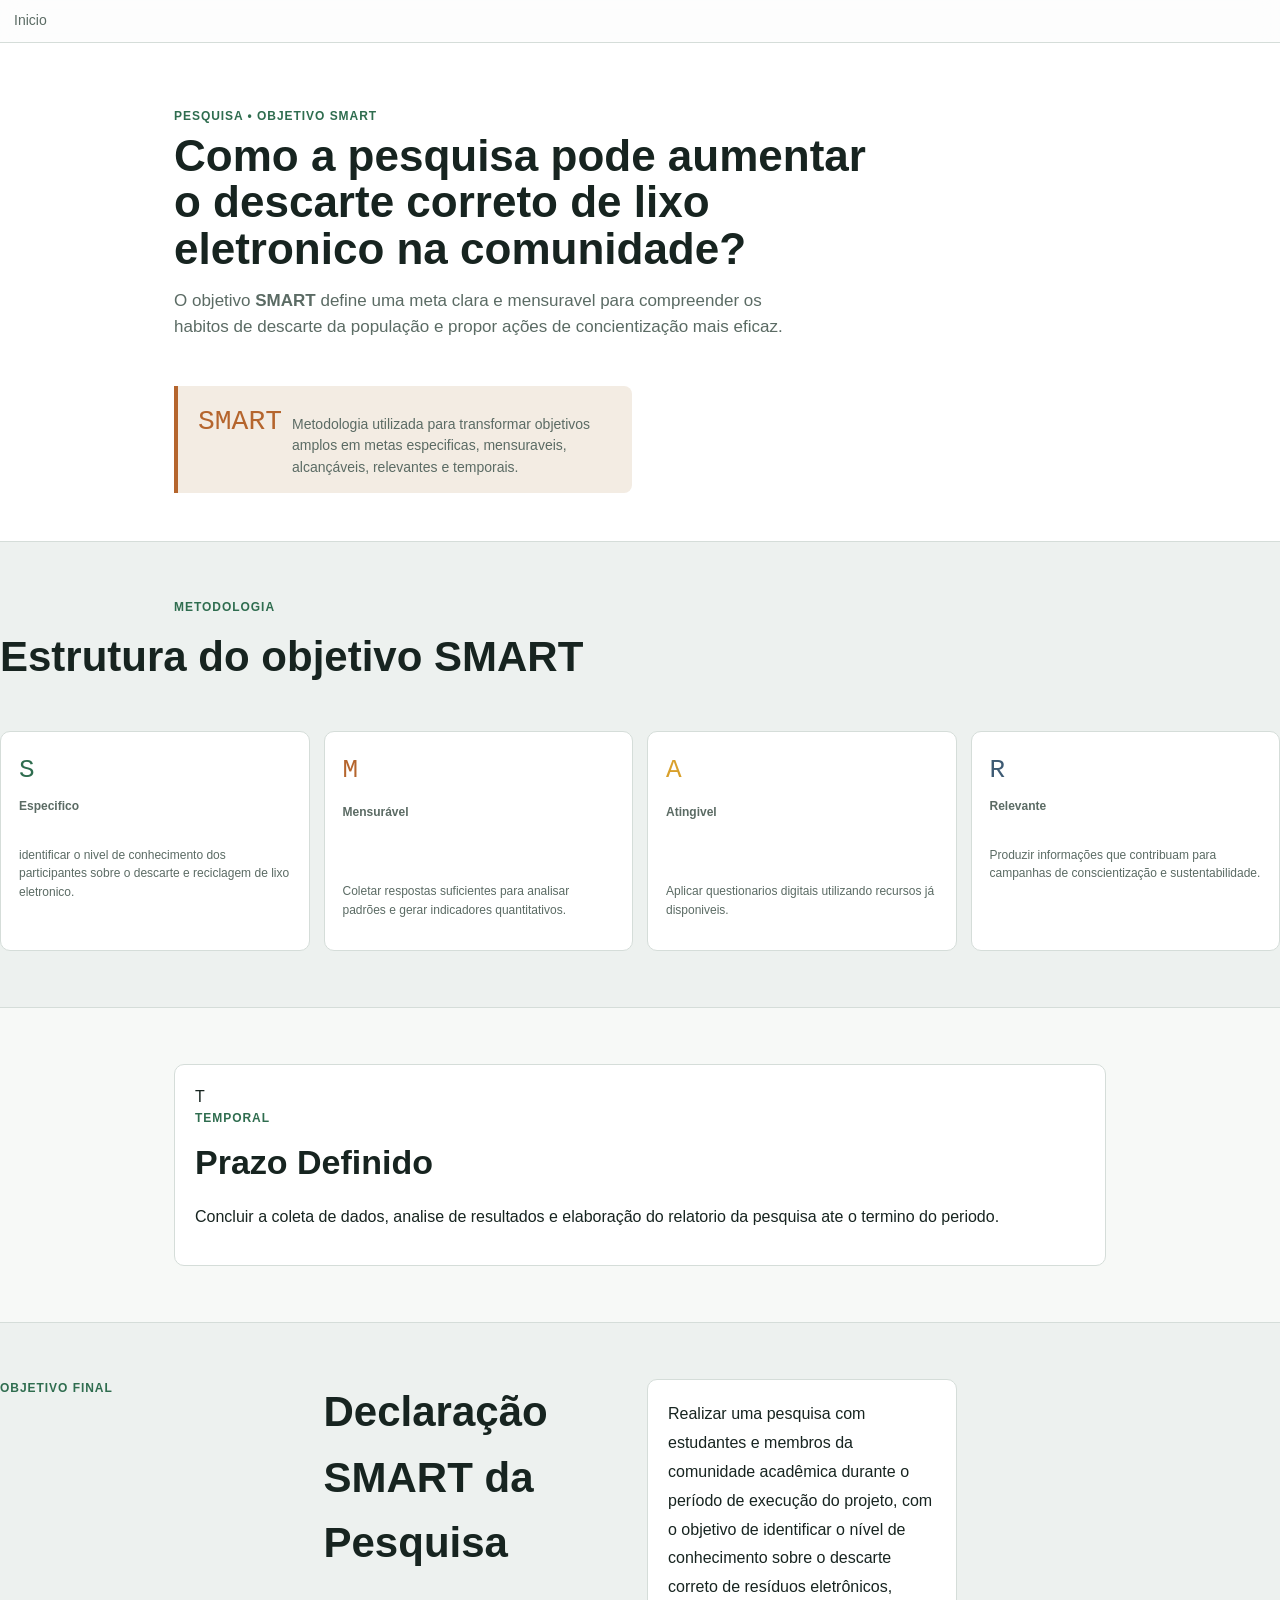
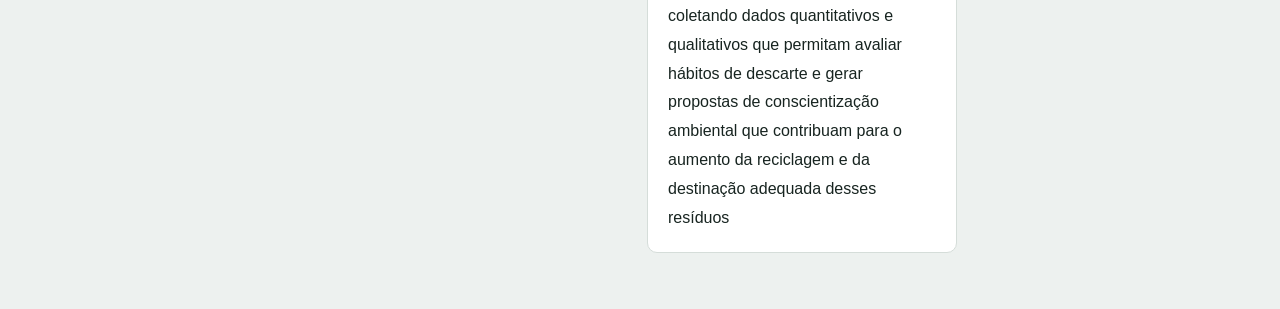
==== pagina02.html @ dc2fd122 "add pagina 02" ====
<!DOCTYPE html>
<html lang="pt-br">
<head>
    <meta charset="UTF-8">
    <meta name="viewport" content="width=device-width, initial-scale=1.0">
    <title>SMART</title>
    <link rel="stylesheet" href="style.css">
</head>
<body>

    <nav class="navbar">
        <div class="nav-menu">
          <a href="index.html">Inicio</a>
        </div>
</nav>

    <!--HERO-->

    <section class="hero">
        <div class="wrap">
            <div class="eyebrow">
               PESQUISA • OBJETIVO SMART
            </div>

            <h1>Como a pesquisa pode aumentar o descarte correto de lixo eletronico na comunidade?</h1>
            <p class="lead">O objetivo <strong>SMART</strong> define uma meta clara e mensuravel para compreender os habitos de descarte da população e propor ações de concientização mais eficaz.</p>

            <div class="hero-stat">
                <span class="num">SMART</span>
                <span class="txt">Metodologia utilizada para transformar objetivos amplos em metas especificas, mensuraveis, alcançáveis, relevantes e temporais.</span>
            </div>
        </div>
    </section>

    <!--SMART-->
    <section>
        <div class="wrap">
            <div class="eyebrow">METODOLOGIA</div>
        </div>
        <h2 style="font-size: 42px; margin-bottom: 42px;">
            Estrutura do objetivo <strong>SMART</strong>
        </h2>

        <div class="stat-grid">
            <div class="stat-card c-pcb">
                <div class="num">S</div>
                <div class="label">
                    <strong>Especifico</strong><br><br>
                    <p>identificar o nivel de conhecimento dos participantes sobre o descarte e reciclagem de lixo eletronico.</p>
                </div>
            </div>

            <div class="stat-card c-copper">
                <div class="num">M</div>
                <div class="label">
                    <p><strong>Mensurável</strong></p><br><br>
                    <p>Coletar respostas suficientes para analisar padrões e gerar indicadores quantitativos.</p>
                </div>
            </div>

            <div class="stat-card c-hazard">
                <div class="num">A</div>
                <div class="label">
                    <p><strong>Atingivel</strong></p><br><br>
                    <p>Aplicar questionarios digitais utilizando recursos já disponiveis.</p>
                </div>
            </div>

            <div class="stat-card c-steel">
                <div class="num">R</div>
                 <div class="label">
                    <strong>Relevante</strong><br><br>
                    <p>
                    Produzir informações que contribuam para campanhas de
                    conscientização e sustentabilidade.
                    </p>
                </div>
            </div>
        </div>
    </section>

    <!--TEMPORAL-->

    <section style="background: #F7F9F7;border-top: 1px solid var(--border);border-bottom: 1px solid var(--border);">
        <div class="wrap">
            <div class="card">
                <div class="num">T</div>
                <div class="eyebrow">TEMPORAL</div>
                <h2 style="font-size: 34px; margin-bottom: 12px;">Prazo Definido</h2>
                <p>Concluir a coleta de dados, analise de resultados e elaboração do relatorio da pesquisa ate o termino do periodo.</p>
            </div>
        </div>
    </section>

    <!--DECLARAÇÃO SMART-->

    <section class="pipeline">
        <div class="eyebrow">OBJETIVO FINAL</div>
        <h2 style="font-size: 42px; margin-bottom: 24px;">Declaração SMART da Pesquisa</h2>
        <div class="card">
            <p style="font-size: 16px; line-height: 1.8; margin: 0;">
                Realizar uma pesquisa com estudantes e membros da comunidade      
                acadêmica durante o período de execução do projeto, com o
                objetivo de identificar o nível de conhecimento sobre o descarte
                correto de resíduos eletrônicos, coletando dados quantitativos
                e qualitativos que permitam avaliar hábitos de descarte e gerar
                propostas de conscientização ambiental que contribuam para o
                aumento da reciclagem e da destinação adequada desses resíduos
            </p>
        </div>
    </section>
</body>
</html>
---- style.css ----
:root {
    --bg: #EDF1EF;
    --surface: #FFFFFF;
    --border: #D5DDD9;
    --ink: #172420;
    --ink-soft: #5B6B64;
    --pcb: #2F6D4F;
    --copper: #B5652D;
    --hazard: #D9A02B;
    --steel: #3D5A73;
    --danger: #B23A2E;
    --font-display: 'Barlow Condensed', 'Arial Narrow', sans-serif;
    --font-body: 'Inter', -apple-system, Segoe UI, sans-serif;
    --font-mono: 'IBM Plex Mono', 'Courier New', monospace;
  }
  * { box-sizing: border-box; }
  html, body { margin: 0; padding: 0; background: var(--bg); color: var(--ink); font-family: var(--font-body); line-height: 1.55; }
  h1, h2, h3 { font-family: var(--font-display); font-weight: 700; margin: 0; }
  a { color: var(--pcb); }
  .wrap { max-width: 980px; margin: 0 auto; padding: 0 24px; }
  section { padding: 56px 0; }
  .eyebrow { font-size: 12px; font-weight: 600; text-transform: uppercase; letter-spacing: 0.08em; color: var(--pcb); margin-bottom: 8px; }

  /*NAVBAR*/
/* =========================
   NAVBAR PREMIUM
========================= */

.navbar{
    position: sticky;
    top: 0;
    z-index: 9999;

    backdrop-filter: blur(12px);
    background: rgba(255,255,255,.85);

    border-bottom: 1px solid var(--border);

    transition: .3s;
}

.nav-content{
    display:flex;
    justify-content:space-between;
    align-items:center;
    height:74px;
}

/* LOGO */

.brand{
    text-decoration:none;
    color:var(--ink);
}

.brand-top{
    font-size:11px;
    font-weight:600;
    letter-spacing:.15em;
    text-transform:uppercase;
    color:var(--pcb);
}

.brand-name{
    font-family:var(--font-display);
    font-size:28px;
    line-height:1;
    font-weight:700;
}

/* LINKS */

.nav-menu{
    display:flex;
    align-items:center;
    gap:10px;
}

.nav-menu a{
    text-decoration:none;
    color:var(--ink-soft);

    font-size:14px;
    font-weight:500;

    padding:10px 14px;
    border-radius:8px;

    transition:.25s;
}

.nav-menu a:hover{
    background:#fff;
    color:var(--pcb);
}

/* LINK ATIVO */

.nav-menu a.active{
    background:#2F6D4F12;
    color:var(--pcb);
}

/* BOTÃO */

.nav-cta{
    margin-left:10px;

    background:var(--pcb);
    color:#fff !important;

    border-radius:8px;
    padding:10px 18px !important;

    font-weight:600;

    box-shadow:
        0 4px 12px rgba(47,109,79,.18);
}

.nav-cta:hover{
    background:#265640 !important;
    color:#fff !important;
}

/* MOBILE */

@media(max-width:900px){

    .nav-content{
        flex-direction:column;
        height:auto;
        padding:14px 0;
        gap:16px;
    }

    .nav-menu{
        flex-wrap:wrap;
        justify-content:center;
    }

}

  /* Hero */
  .hero { background: var(--surface); border-bottom: 1px solid var(--border); padding: 64px 0 48px; }
  .hero h1 { font-size: 44px; line-height: 1.05; max-width: 720px; }
  .hero p.lead { font-size: 17px; color: var(--ink-soft); max-width: 620px; margin-top: 16px; }
  .hero-stat { display: inline-flex; align-items: baseline; gap: 10px; margin-top: 28px; background: #F3ECE3; border-left: 4px solid var(--copper); padding: 14px 20px; border-radius: 0 8px 8px 0; }
  .hero-stat .num { font-family: var(--font-mono); font-size: 28px; font-weight: 500; color: var(--copper); }
  .hero-stat .txt { font-size: 14px; color: var(--ink-soft); max-width: 320px; }

  /* Stat grid */
  .stat-grid { display: grid; grid-template-columns: repeat(4, 1fr); gap: 14px; }
  .stat-card { background: var(--surface); border: 1px solid var(--border); border-radius: 10px; padding: 18px; }
  .stat-card .num { font-family: var(--font-mono); font-size: 26px; font-weight: 500; }
  .stat-card .label { font-size: 12px; color: var(--ink-soft); margin-top: 6px; }
  .stat-card.c-pcb .num { color: var(--pcb); }
  .stat-card.c-copper .num { color: var(--copper); }
  .stat-card.c-hazard .num { color: var(--hazard); }
  .stat-card.c-steel .num { color: var(--steel); }

  /* Pipeline */
  .conveyor { height: 3px; background-image: repeating-linear-gradient(90deg, var(--copper) 0 10px, transparent 10px 20px); margin: 28px 0 20px; }
  .pipeline { display: grid; grid-template-columns: repeat(4, 1fr); gap: 14px; }
  .stage { background: var(--surface); border: 1px solid var(--border); border-radius: 10px; padding: 16px; }
  .stage .n { width: 24px; height: 24px; border-radius: 50%; background: var(--ink); color: #fff; font-family: var(--font-mono); font-size: 12px; display: flex; align-items: center; justify-content: center; margin-bottom: 10px; }
  .stage h3 { font-size: 17px; margin-bottom: 6px; }
  .stage p { font-size: 13px; color: var(--ink-soft); margin: 0; }

  /* Table */
  table { width: 100%; border-collapse: collapse; background: var(--surface); border: 1px solid var(--border); border-radius: 10px; overflow: hidden; }
  th, td { text-align: left; padding: 12px 14px; font-size: 13px; border-bottom: 1px solid var(--border); vertical-align: top; }
  th { font-family: var(--font-display); font-size: 14px; font-weight: 600; background: #F7F9F7; color: var(--ink-soft); text-transform: uppercase; letter-spacing: 0.03em; }
  tr:last-child td { border-bottom: none; }
  .tag { display: inline-block; font-size: 11px; font-weight: 600; padding: 2px 8px; border-radius: 10px; }
  .tag-pcb { background: #2F6D4F1A; color: var(--pcb); }
  .tag-copper { background: #B5652D1A; color: var(--copper); }
  .tag-hazard { background: #D9A02B1A; color: #8a6c1e; }
  .tag-steel { background: #3D5A731A; color: var(--steel); }

  /* Law + survey */
  .card { background: var(--surface); border: 1px solid var(--border); border-radius: 10px; padding: 20px; }
  .two-col { display: grid; grid-template-columns: 1fr 1fr; gap: 16px; }
  .bar-row { margin-bottom: 12px; }
  .bar-row .top { display: flex; justify-content: space-between; font-size: 13px; margin-bottom: 4px; }
  .bar-track { background: #E4E9E6; border-radius: 6px; height: 10px; overflow: hidden; }
  .bar-fill { height: 100%; background: var(--pcb); border-radius: 6px; }

  footer { padding: 32px 0 56px; border-top: 1px solid var(--border); }
  footer h3 { font-size: 15px; margin-bottom: 10px; }
  footer ol { padding-left: 20px; font-size: 12px; color: var(--ink-soft); }
  footer li { margin-bottom: 4px; }

  @media (max-width: 860px) {
    .stat-grid, .pipeline, .two-col { grid-template-columns: 1fr 1fr; }
    .hero h1 { font-size: 32px; }
  }
  @media (max-width: 560px) {
    .stat-grid, .pipeline, .two-col { grid-template-columns: 1fr; }
  }

  .fonte-ref {
    position: relative;
    cursor: help;
    border-bottom: 1px dashed #2F6D4F;
}

.fonte-ref:hover::after {
    content: attr(data-fonte);
    position: absolute;
    bottom: 130%;
    left: 0;
    width: 320px;
    background: #172420;
    color: #fff;
    padding: 10px;
    border-radius: 8px;
    font-size: 12px;
    line-height: 1.4;
    white-space: normal;
    z-index: 9999;
    box-shadow: 0 4px 12px rgba(0,0,0,0.3);
}
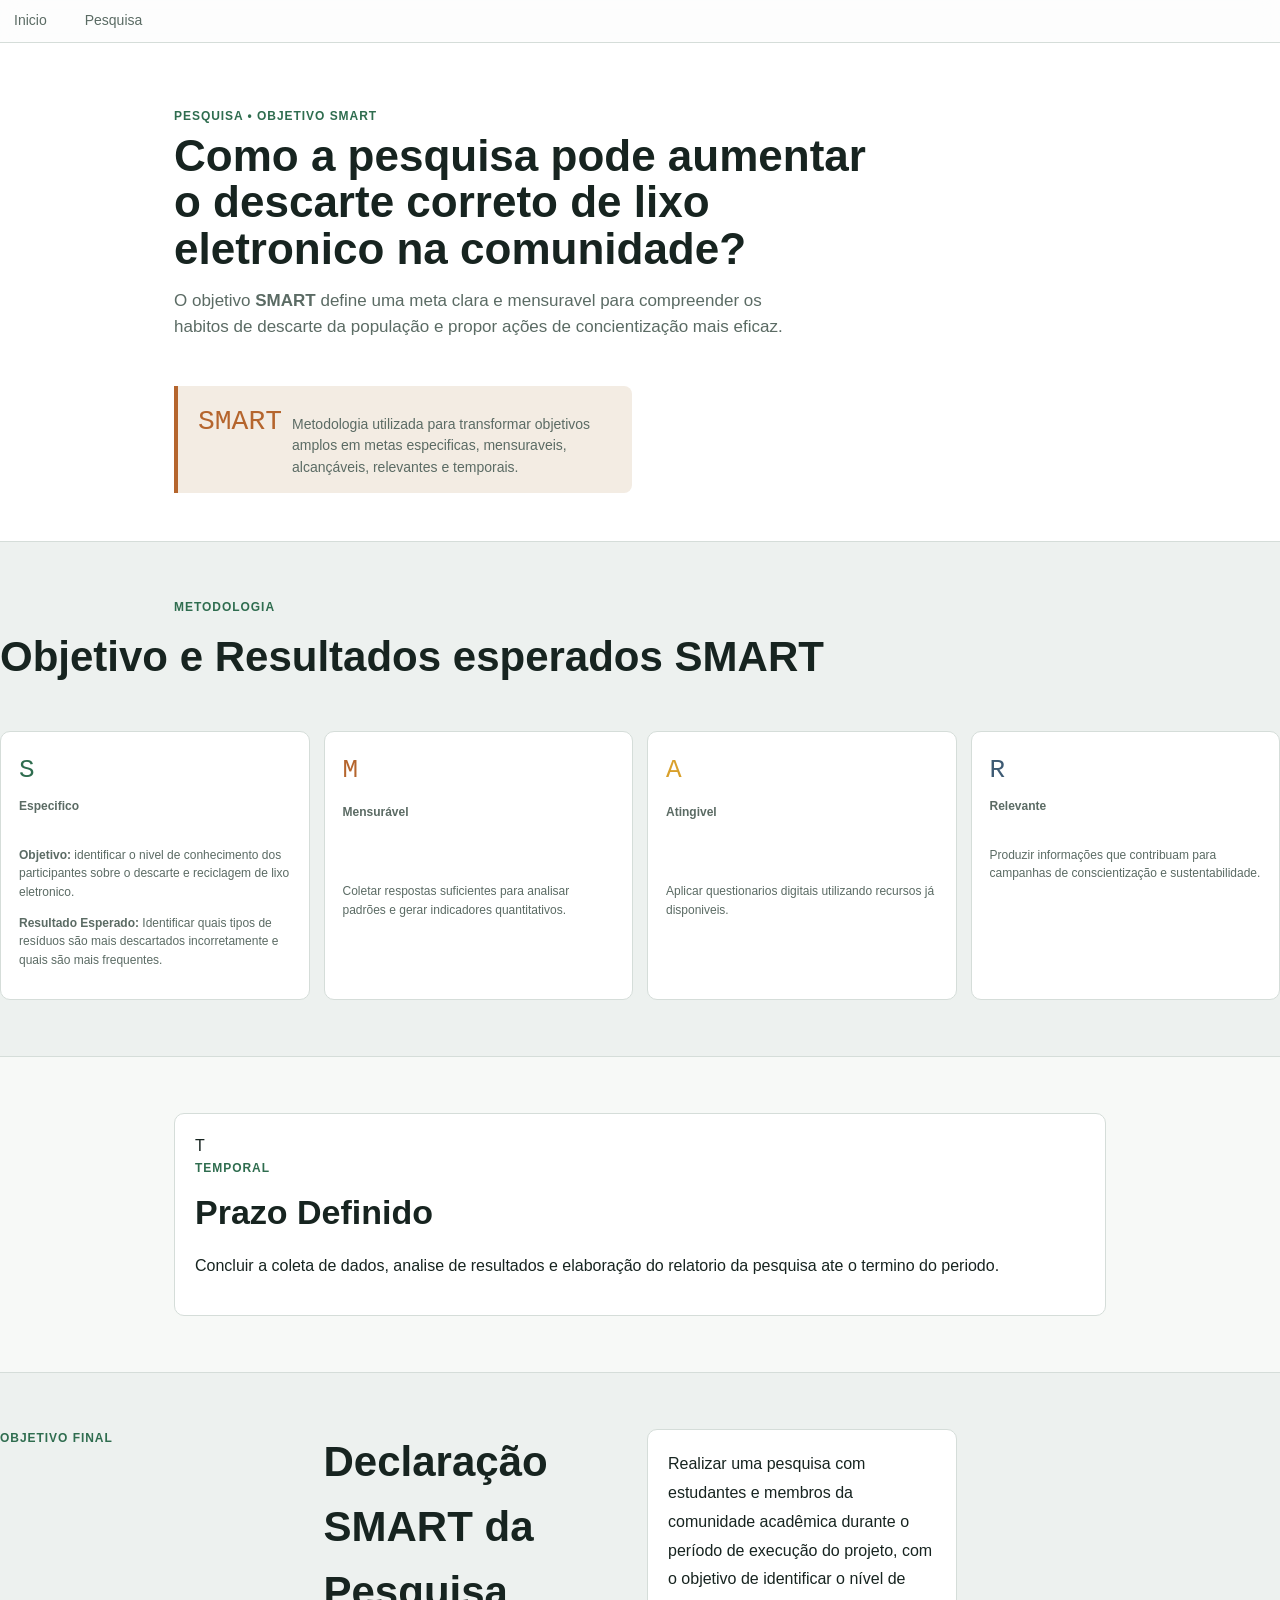
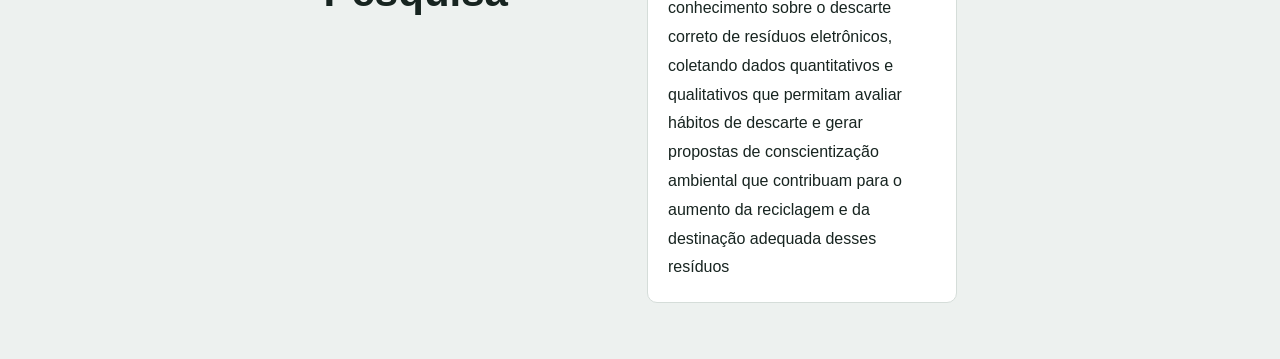
==== commit 997c7feb: "Atualização da pagina 02" ====
--- a/pagina02.html
+++ b/pagina02.html
@@ -11,6 +11,7 @@
     <nav class="navbar">
         <div class="nav-menu">
           <a href="index.html">Inicio</a>
+          <a href="#">Pesquisa</a>
         </div>
 </nav>
 
@@ -38,7 +39,7 @@
             <div class="eyebrow">METODOLOGIA</div>
         </div>
         <h2 style="font-size: 42px; margin-bottom: 42px;">
-            Estrutura do objetivo <strong>SMART</strong>
+            Objetivo e Resultados esperados <strong>SMART</strong>
         </h2>
 
         <div class="stat-grid">
@@ -46,7 +47,8 @@
                 <div class="num">S</div>
                 <div class="label">
                     <strong>Especifico</strong><br><br>
-                    <p>identificar o nivel de conhecimento dos participantes sobre o descarte e reciclagem de lixo eletronico.</p>
+                    <p> <strong>Objetivo:</strong> identificar o nivel de conhecimento dos participantes sobre o descarte e reciclagem de lixo eletronico.</p>
+                    <p><strong>Resultado Esperado:</strong> Identificar quais tipos de resíduos são mais descartados incorretamente e quais são mais frequentes.</p>
                 </div>
             </div>
 
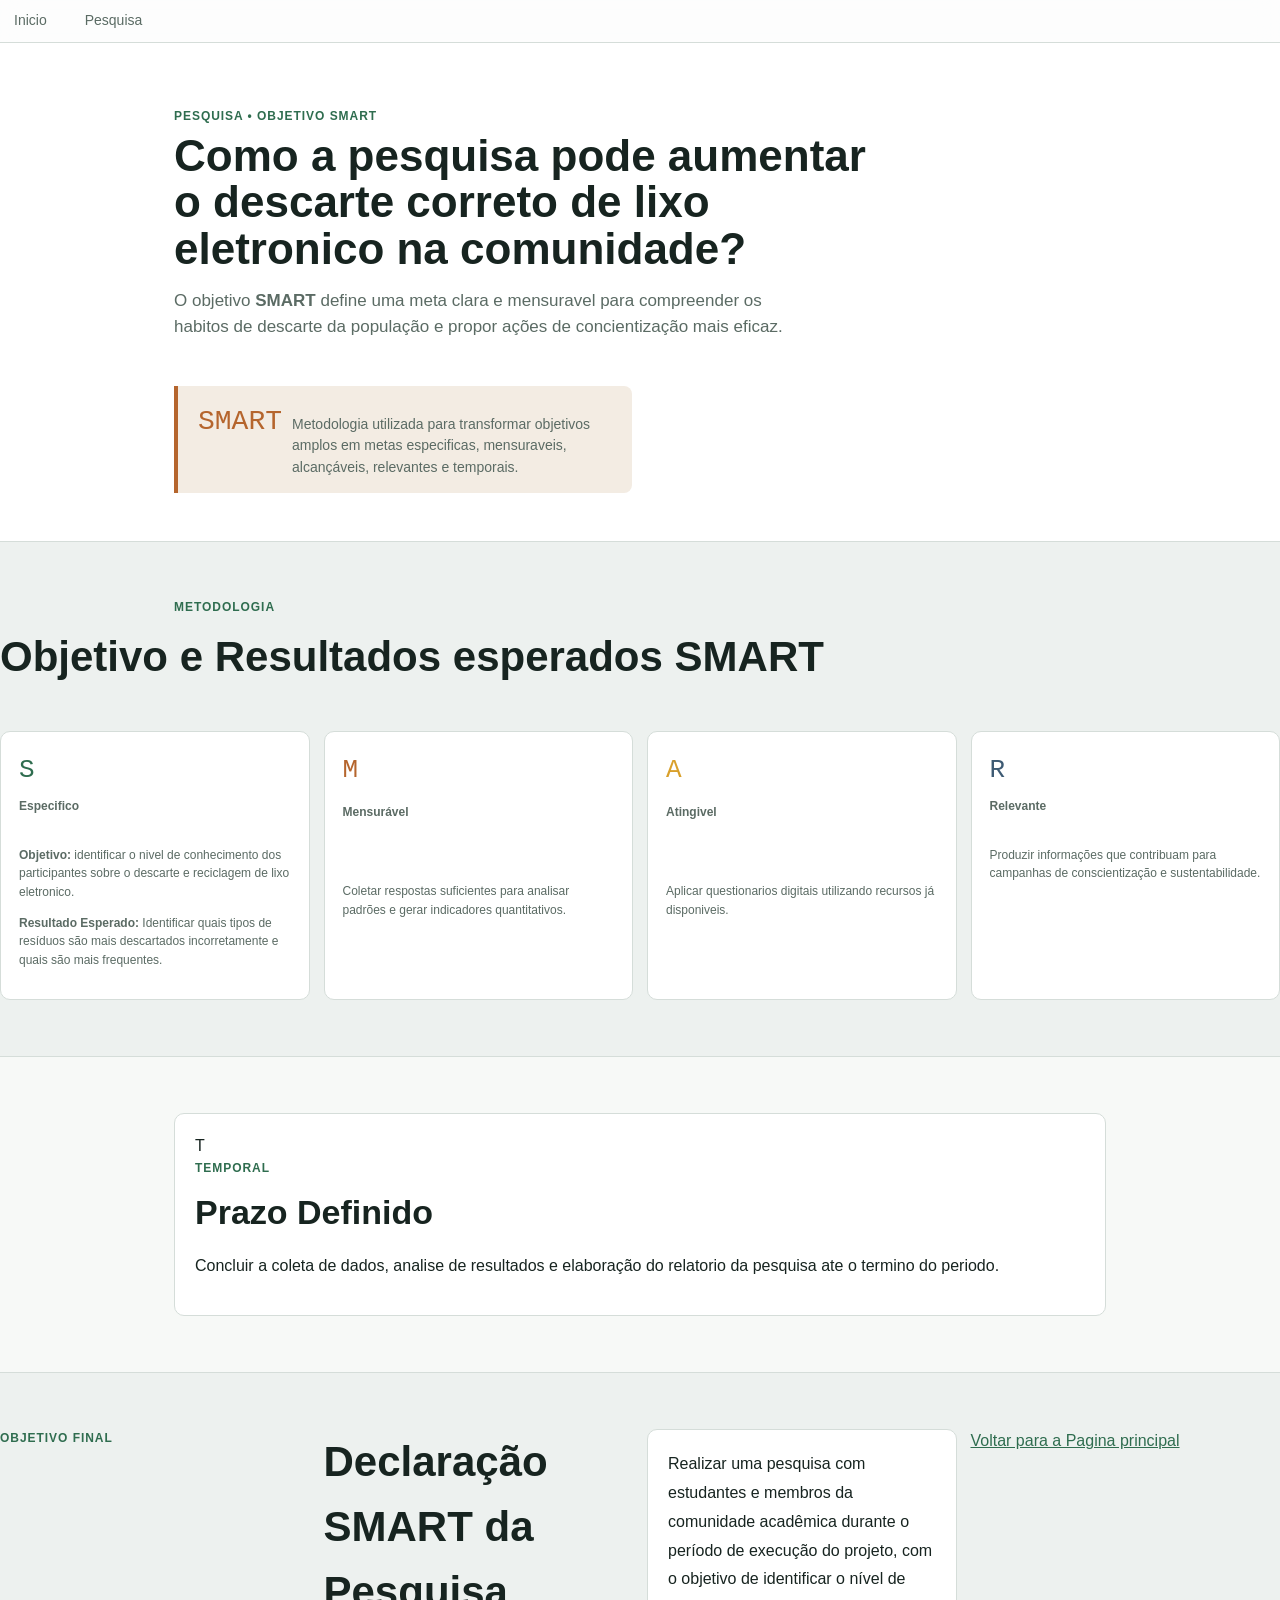
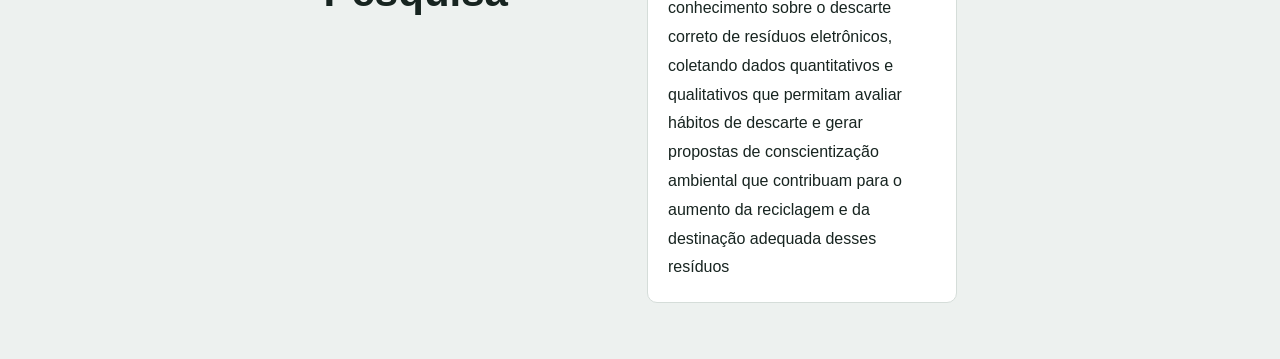
==== commit 7b8109a3: "atualizando a pagina02" ====
--- a/pagina02.html
+++ b/pagina02.html
@@ -110,6 +110,8 @@
                 aumento da reciclagem e da destinação adequada desses resíduos
             </p>
         </div>
+
+        <a href="index.html">Voltar para a Pagina principal</a>
     </section>
 </body>
 </html>
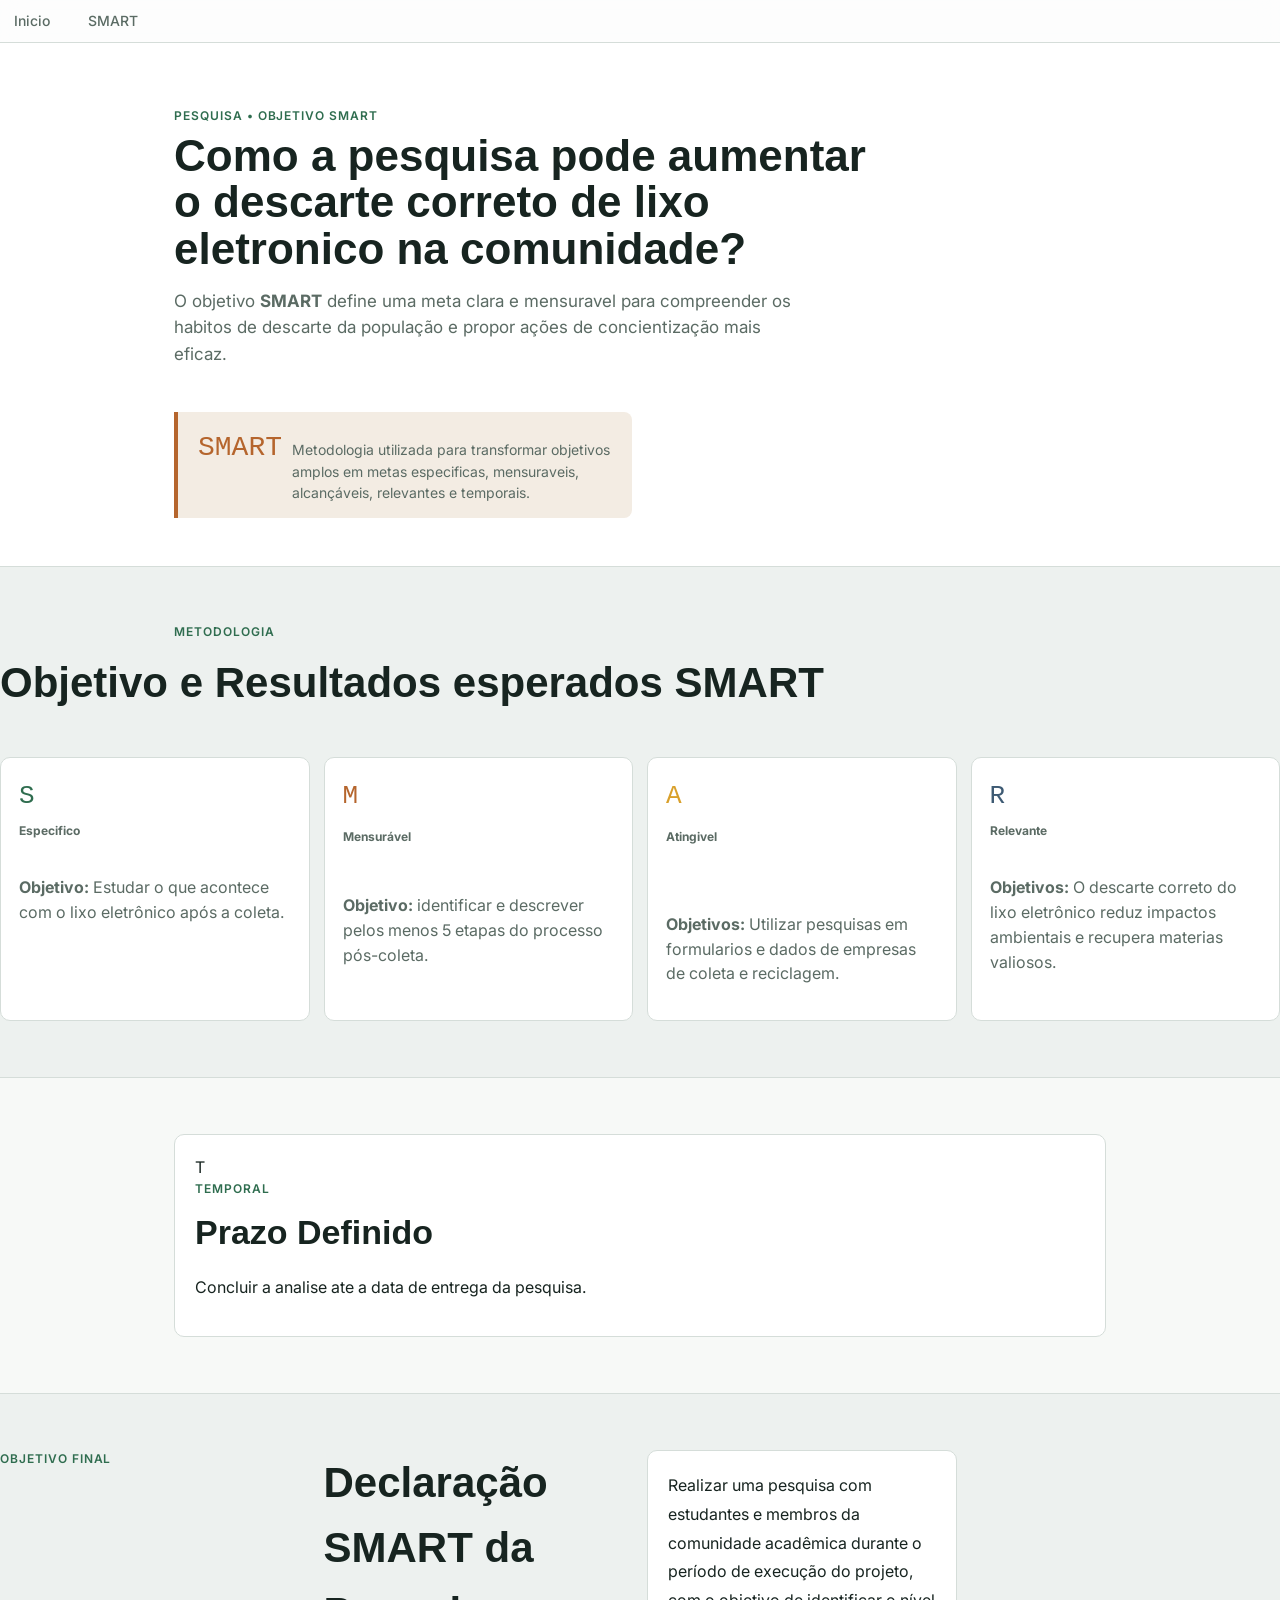
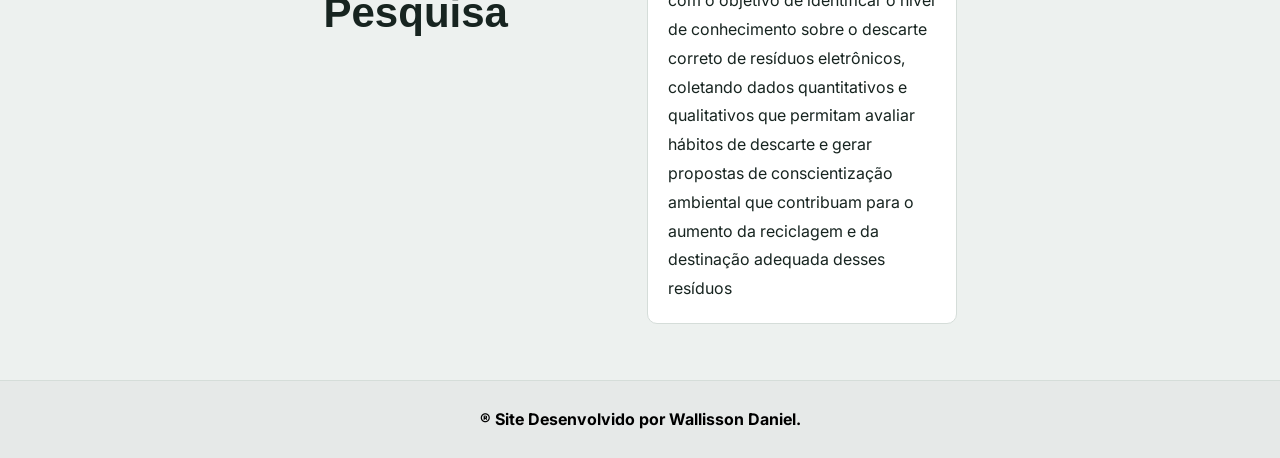
==== commit 58bff2c5: "atualização do projeto" ====
--- a/pagina02.html
+++ b/pagina02.html
@@ -1,17 +1,20 @@
 <!DOCTYPE html>
-<html lang="pt-br">
+<html lang="pt-BR">
 <head>
-    <meta charset="UTF-8">
-    <meta name="viewport" content="width=device-width, initial-scale=1.0">
-    <title>SMART</title>
-    <link rel="stylesheet" href="style.css">
+  <meta charset="UTF-8" />
+  <meta name="viewport" content="width=device-width, initial-scale=1.0" />
+  <title>Lixo eletrônico: o que acontece depois da coleta</title>
+  <link rel="stylesheet" href="style.css">
+  <link rel="preconnect" href="https://fonts.googleapis.com">
+  <link href="https://fonts.googleapis.com/css2?family=Barlow+Condensed:wght@500;600;700&family=Inter:wght@400;500;600&family=IBM+Plex+Mono:wght@400;500&display=swap" rel="stylesheet">
+  <link rel="shortcut icon" href="favicon/favicon-96x96.png" type="image/x-icon">
 </head>
 <body>
 
     <nav class="navbar">
         <div class="nav-menu">
           <a href="index.html">Inicio</a>
-          <a href="#">Pesquisa</a>
+          <a href="#">SMART</a>
         </div>
 </nav>
 
@@ -47,16 +50,15 @@
                 <div class="num">S</div>
                 <div class="label">
                     <strong>Especifico</strong><br><br>
-                    <p> <strong>Objetivo:</strong> identificar o nivel de conhecimento dos participantes sobre o descarte e reciclagem de lixo eletronico.</p>
-                    <p><strong>Resultado Esperado:</strong> Identificar quais tipos de resíduos são mais descartados incorretamente e quais são mais frequentes.</p>
+                    <p style="font-size: medium;"> <strong>Objetivo:</strong> Estudar o que acontece com o lixo eletrônico após a coleta.</p>
                 </div>
             </div>
 
             <div class="stat-card c-copper">
                 <div class="num">M</div>
                 <div class="label">
-                    <p><strong>Mensurável</strong></p><br><br>
-                    <p>Coletar respostas suficientes para analisar padrões e gerar indicadores quantitativos.</p>
+                    <p><strong>Mensurável</strong></p><br>
+                    <p style="font-size: medium;"><strong>Objetivo:</strong> identificar e descrever pelos menos 5 etapas do processo pós-coleta.</p>
                 </div>
             </div>
 
@@ -64,7 +66,7 @@
                 <div class="num">A</div>
                 <div class="label">
                     <p><strong>Atingivel</strong></p><br><br>
-                    <p>Aplicar questionarios digitais utilizando recursos já disponiveis.</p>
+                    <p style="font-size: medium;"> <strong>Objetivos:</strong> Utilizar pesquisas em formularios e dados de empresas de coleta e reciclagem.</p>
                 </div>
             </div>
 
@@ -72,10 +74,7 @@
                 <div class="num">R</div>
                  <div class="label">
                     <strong>Relevante</strong><br><br>
-                    <p>
-                    Produzir informações que contribuam para campanhas de
-                    conscientização e sustentabilidade.
-                    </p>
+                    <p style="font-size: medium;"> <strong>Objetivos:</strong> O descarte correto do lixo eletrônico reduz impactos ambientais e recupera materias valiosos.</p>
                 </div>
             </div>
         </div>
@@ -89,7 +88,7 @@
                 <div class="num">T</div>
                 <div class="eyebrow">TEMPORAL</div>
                 <h2 style="font-size: 34px; margin-bottom: 12px;">Prazo Definido</h2>
-                <p>Concluir a coleta de dados, analise de resultados e elaboração do relatorio da pesquisa ate o termino do periodo.</p>
+                <p style="font-size: medium;">Concluir a analise ate a data de entrega da pesquisa.</p>
             </div>
         </div>
     </section>
@@ -110,8 +109,12 @@
                 aumento da reciclagem e da destinação adequada desses resíduos
             </p>
         </div>
+    </section>
 
-        <a href="index.html">Voltar para a Pagina principal</a>
-    </section>
+    <footer>
+        <p>
+            <strong>&reg Site Desenvolvido por Wallisson Daniel.</strong><br>
+        </p>
+    </footer>
 </body>
 </html>
--- a/style.css
+++ b/style.css
@@ -221,3 +221,10 @@
     z-index: 9999;
     box-shadow: 0 4px 12px rgba(0,0,0,0.3);
 }
+
+footer {
+    background-color: rgba(211, 211, 211, 0.281);
+    padding: 10px;
+    color: black;
+    text-align: center;
+}
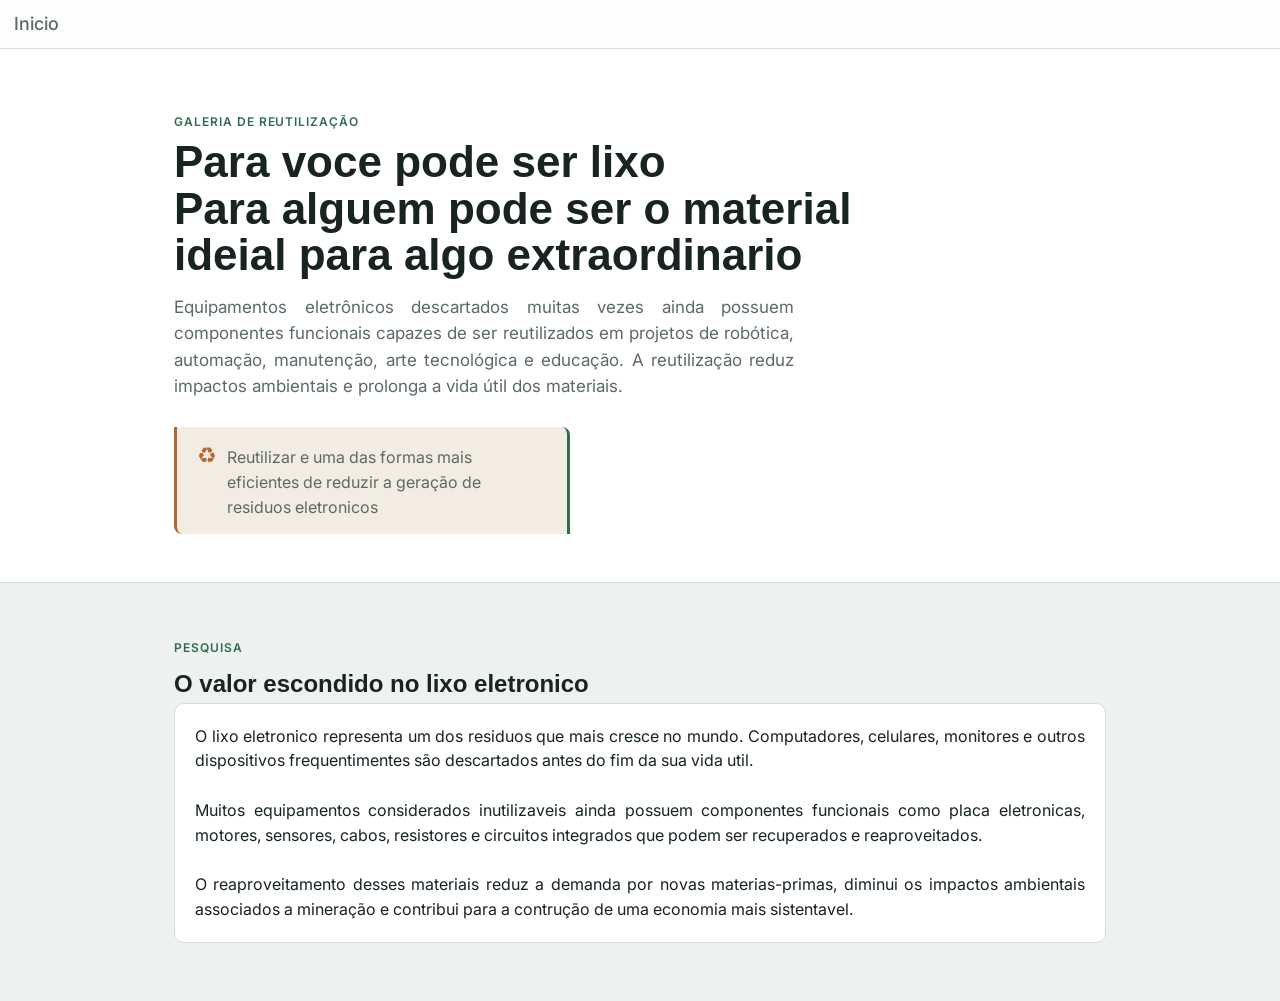
==== commit cb8c4be0: "atualização do projeto" ====
--- a/pagina02.html
+++ b/pagina02.html
@@ -14,107 +14,40 @@
     <nav class="navbar">
         <div class="nav-menu">
           <a href="index.html">Inicio</a>
-          <a href="#">SMART</a>
         </div>
-</nav>
-
-    <!--HERO-->
+    </nav>
 
     <section class="hero">
         <div class="wrap">
-            <div class="eyebrow">
-               PESQUISA • OBJETIVO SMART
-            </div>
+            <div class="eyebrow">Galeria de Reutilização</div>
+            <h1>Para voce pode ser lixo<br>Para alguem pode ser o material ideial para algo extraordinario</h1>
 
-            <h1>Como a pesquisa pode aumentar o descarte correto de lixo eletronico na comunidade?</h1>
-            <p class="lead">O objetivo <strong>SMART</strong> define uma meta clara e mensuravel para compreender os habitos de descarte da população e propor ações de concientização mais eficaz.</p>
+            <p class="lead">
+                Equipamentos eletrônicos descartados muitas vezes ainda possuem
+                componentes funcionais capazes de ser reutilizados em projetos de
+                robótica, automação, manutenção, arte tecnológica e educação.
+                A reutilização reduz impactos ambientais e prolonga a vida útil
+                dos materiais.
+            </p>
 
             <div class="hero-stat">
-                <span class="num">SMART</span>
-                <span class="txt">Metodologia utilizada para transformar objetivos amplos em metas especificas, mensuraveis, alcançáveis, relevantes e temporais.</span>
+                <span class="num">♻</span>
+                <span class="txt">Reutilizar e uma das formas mais eficientes de reduzir a geração de residuos eletronicos</span>
             </div>
         </div>
     </section>
 
-    <!--SMART-->
     <section>
         <div class="wrap">
-            <div class="eyebrow">METODOLOGIA</div>
-        </div>
-        <h2 style="font-size: 42px; margin-bottom: 42px;">
-            Objetivo e Resultados esperados <strong>SMART</strong>
-        </h2>
-
-        <div class="stat-grid">
-            <div class="stat-card c-pcb">
-                <div class="num">S</div>
-                <div class="label">
-                    <strong>Especifico</strong><br><br>
-                    <p style="font-size: medium;"> <strong>Objetivo:</strong> Estudar o que acontece com o lixo eletrônico após a coleta.</p>
-                </div>
-            </div>
-
-            <div class="stat-card c-copper">
-                <div class="num">M</div>
-                <div class="label">
-                    <p><strong>Mensurável</strong></p><br>
-                    <p style="font-size: medium;"><strong>Objetivo:</strong> identificar e descrever pelos menos 5 etapas do processo pós-coleta.</p>
-                </div>
-            </div>
-
-            <div class="stat-card c-hazard">
-                <div class="num">A</div>
-                <div class="label">
-                    <p><strong>Atingivel</strong></p><br><br>
-                    <p style="font-size: medium;"> <strong>Objetivos:</strong> Utilizar pesquisas em formularios e dados de empresas de coleta e reciclagem.</p>
-                </div>
-            </div>
-
-            <div class="stat-card c-steel">
-                <div class="num">R</div>
-                 <div class="label">
-                    <strong>Relevante</strong><br><br>
-                    <p style="font-size: medium;"> <strong>Objetivos:</strong> O descarte correto do lixo eletrônico reduz impactos ambientais e recupera materias valiosos.</p>
-                </div>
+            <div class="eyebrow">Pesquisa</div>
+            <h2>O valor escondido no lixo eletronico</h2>
+            <div class="card">
+                <p>O lixo eletronico representa um dos residuos que mais cresce no mundo. Computadores, celulares, monitores e outros dispositivos frequentimentes são descartados antes do fim da sua vida util.</p><br>
+                <p>Muitos equipamentos considerados inutilizaveis ainda possuem componentes funcionais como placa eletronicas, motores, sensores, cabos, resistores e circuitos integrados que podem ser recuperados e reaproveitados.</p><br>
+                <p>O reaproveitamento desses materiais reduz a demanda por novas materias-primas, diminui os impactos ambientais associados a mineração e contribui para a contrução de uma economia mais sistentavel.</p>
             </div>
         </div>
     </section>
 
-    <!--TEMPORAL-->
-
-    <section style="background: #F7F9F7;border-top: 1px solid var(--border);border-bottom: 1px solid var(--border);">
-        <div class="wrap">
-            <div class="card">
-                <div class="num">T</div>
-                <div class="eyebrow">TEMPORAL</div>
-                <h2 style="font-size: 34px; margin-bottom: 12px;">Prazo Definido</h2>
-                <p style="font-size: medium;">Concluir a analise ate a data de entrega da pesquisa.</p>
-            </div>
-        </div>
-    </section>
-
-    <!--DECLARAÇÃO SMART-->
-
-    <section class="pipeline">
-        <div class="eyebrow">OBJETIVO FINAL</div>
-        <h2 style="font-size: 42px; margin-bottom: 24px;">Declaração SMART da Pesquisa</h2>
-        <div class="card">
-            <p style="font-size: 16px; line-height: 1.8; margin: 0;">
-                Realizar uma pesquisa com estudantes e membros da comunidade      
-                acadêmica durante o período de execução do projeto, com o
-                objetivo de identificar o nível de conhecimento sobre o descarte
-                correto de resíduos eletrônicos, coletando dados quantitativos
-                e qualitativos que permitam avaliar hábitos de descarte e gerar
-                propostas de conscientização ambiental que contribuam para o
-                aumento da reciclagem e da destinação adequada desses resíduos
-            </p>
-        </div>
-    </section>
-
-    <footer>
-        <p>
-            <strong>&reg Site Desenvolvido por Wallisson Daniel.</strong><br>
-        </p>
-    </footer>
 </body>
 </html>
--- a/style.css
+++ b/style.css
@@ -1,230 +1,439 @@
- :root {
-    --bg: #EDF1EF;
-    --surface: #FFFFFF;
-    --border: #D5DDD9;
-    --ink: #172420;
-    --ink-soft: #5B6B64;
-    --pcb: #2F6D4F;
-    --copper: #B5652D;
-    --hazard: #D9A02B;
-    --steel: #3D5A73;
-    --danger: #B23A2E;
-    --font-display: 'Barlow Condensed', 'Arial Narrow', sans-serif;
-    --font-body: 'Inter', -apple-system, Segoe UI, sans-serif;
-    --font-mono: 'IBM Plex Mono', 'Courier New', monospace;
-  }
-  * { box-sizing: border-box; }
-  html, body { margin: 0; padding: 0; background: var(--bg); color: var(--ink); font-family: var(--font-body); line-height: 1.55; }
-  h1, h2, h3 { font-family: var(--font-display); font-weight: 700; margin: 0; }
-  a { color: var(--pcb); }
-  .wrap { max-width: 980px; margin: 0 auto; padding: 0 24px; }
-  section { padding: 56px 0; }
-  .eyebrow { font-size: 12px; font-weight: 600; text-transform: uppercase; letter-spacing: 0.08em; color: var(--pcb); margin-bottom: 8px; }
-
-  /*NAVBAR*/
-/* =========================
-   NAVBAR PREMIUM
-========================= */
-
-.navbar{
+@charset "UTF-8";
+
+/*Variaveis Globais*/
+* {
+    margin: 0px;
+    padding: 0px;
+    box-sizing: border-box;
+}
+
+:root {
+--bg: #EDF1EF;
+--surface: #FFFFFF;
+--border: #D5DDD9;
+--ink: #172420;
+--ink-soft: #5B6B64;
+--pcb: #2F6D4F;
+--copper: #B5652D;
+--hazard: #D9A02B;
+--steel: #3D5A73;
+--danger: #B23A2E;
+--font-display: 'Barlow Condensed', sans-serif;
+--font-body: 'Inter', sans-serif;
+--font-mono: 'IBM Plex Mono', monospace;
+}
+
+html, body {
+    background-color: var(--bg);
+    color: var(--ink);
+    font-family: var(--font-body);
+    line-height: 1.55;
+}
+
+h1, h2, h3 {
+    margin: 0px;
+    font-family: var(--font-display);
+    font-weight: 600;
+}
+
+a {
+    color: var(--pcb);
+}
+
+/*Container principal*/
+.wrap {
+    max-width: 980px;
+    margin: 0px auto;
+    padding: 0px 24px;
+}
+
+section {
+    padding: 56px 0;
+}
+
+.eyebrow {
+    font-size: 12px;
+    font-weight: 600;
+    text-transform: uppercase;
+    letter-spacing: 0.08em;
+    color: var(--pcb);
+    margin-bottom: 8px;
+}
+
+/*NAVBAR*/
+.navbar {
     position: sticky;
-    top: 0;
+    top: 0px;
     z-index: 9999;
-
     backdrop-filter: blur(12px);
-    background: rgba(255,255,255,.85);
-
+    background-color: rgba(255, 255, 255, 0.85);
     border-bottom: 1px solid var(--border);
-
-    transition: .3s;
-}
-
-.nav-content{
-    display:flex;
-    justify-content:space-between;
-    align-items:center;
-    height:74px;
-}
-
-/* LOGO */
-
-.brand{
-    text-decoration:none;
-    color:var(--ink);
-}
-
-.brand-top{
-    font-size:11px;
-    font-weight:600;
-    letter-spacing:.15em;
-    text-transform:uppercase;
-    color:var(--pcb);
-}
-
-.brand-name{
-    font-family:var(--font-display);
-    font-size:28px;
-    line-height:1;
-    font-weight:700;
-}
-
-/* LINKS */
-
-.nav-menu{
-    display:flex;
-    align-items:center;
-    gap:10px;
-}
-
-.nav-menu a{
-    text-decoration:none;
-    color:var(--ink-soft);
-
-    font-size:14px;
-    font-weight:500;
-
-    padding:10px 14px;
-    border-radius:8px;
-
-    transition:.25s;
-}
-
-.nav-menu a:hover{
-    background:#fff;
-    color:var(--pcb);
-}
-
-/* LINK ATIVO */
-
-.nav-menu a.active{
-    background:#2F6D4F12;
-    color:var(--pcb);
-}
-
-/* BOTÃO */
-
-.nav-cta{
-    margin-left:10px;
-
-    background:var(--pcb);
-    color:#fff !important;
-
-    border-radius:8px;
-    padding:10px 18px !important;
-
-    font-weight:600;
-
-    box-shadow:
-        0 4px 12px rgba(47,109,79,.18);
-}
-
-.nav-cta:hover{
-    background:#265640 !important;
-    color:#fff !important;
-}
-
-/* MOBILE */
-
-@media(max-width:900px){
-
-    .nav-content{
-        flex-direction:column;
-        height:auto;
-        padding:14px 0;
-        gap:16px;
-    }
-
-    .nav-menu{
-        flex-wrap:wrap;
-        justify-content:center;
-    }
-
-}
-
-  /* Hero */
-  .hero { background: var(--surface); border-bottom: 1px solid var(--border); padding: 64px 0 48px; }
-  .hero h1 { font-size: 44px; line-height: 1.05; max-width: 720px; }
-  .hero p.lead { font-size: 17px; color: var(--ink-soft); max-width: 620px; margin-top: 16px; }
-  .hero-stat { display: inline-flex; align-items: baseline; gap: 10px; margin-top: 28px; background: #F3ECE3; border-left: 4px solid var(--copper); padding: 14px 20px; border-radius: 0 8px 8px 0; }
-  .hero-stat .num { font-family: var(--font-mono); font-size: 28px; font-weight: 500; color: var(--copper); }
-  .hero-stat .txt { font-size: 14px; color: var(--ink-soft); max-width: 320px; }
-
-  /* Stat grid */
-  .stat-grid { display: grid; grid-template-columns: repeat(4, 1fr); gap: 14px; }
-  .stat-card { background: var(--surface); border: 1px solid var(--border); border-radius: 10px; padding: 18px; }
-  .stat-card .num { font-family: var(--font-mono); font-size: 26px; font-weight: 500; }
-  .stat-card .label { font-size: 12px; color: var(--ink-soft); margin-top: 6px; }
-  .stat-card.c-pcb .num { color: var(--pcb); }
-  .stat-card.c-copper .num { color: var(--copper); }
-  .stat-card.c-hazard .num { color: var(--hazard); }
-  .stat-card.c-steel .num { color: var(--steel); }
-
-  /* Pipeline */
-  .conveyor { height: 3px; background-image: repeating-linear-gradient(90deg, var(--copper) 0 10px, transparent 10px 20px); margin: 28px 0 20px; }
-  .pipeline { display: grid; grid-template-columns: repeat(4, 1fr); gap: 14px; }
-  .stage { background: var(--surface); border: 1px solid var(--border); border-radius: 10px; padding: 16px; }
-  .stage .n { width: 24px; height: 24px; border-radius: 50%; background: var(--ink); color: #fff; font-family: var(--font-mono); font-size: 12px; display: flex; align-items: center; justify-content: center; margin-bottom: 10px; }
-  .stage h3 { font-size: 17px; margin-bottom: 6px; }
-  .stage p { font-size: 13px; color: var(--ink-soft); margin: 0; }
-
-  /* Table */
-  table { width: 100%; border-collapse: collapse; background: var(--surface); border: 1px solid var(--border); border-radius: 10px; overflow: hidden; }
-  th, td { text-align: left; padding: 12px 14px; font-size: 13px; border-bottom: 1px solid var(--border); vertical-align: top; }
-  th { font-family: var(--font-display); font-size: 14px; font-weight: 600; background: #F7F9F7; color: var(--ink-soft); text-transform: uppercase; letter-spacing: 0.03em; }
-  tr:last-child td { border-bottom: none; }
-  .tag { display: inline-block; font-size: 11px; font-weight: 600; padding: 2px 8px; border-radius: 10px; }
-  .tag-pcb { background: #2F6D4F1A; color: var(--pcb); }
-  .tag-copper { background: #B5652D1A; color: var(--copper); }
-  .tag-hazard { background: #D9A02B1A; color: #8a6c1e; }
-  .tag-steel { background: #3D5A731A; color: var(--steel); }
-
-  /* Law + survey */
-  .card { background: var(--surface); border: 1px solid var(--border); border-radius: 10px; padding: 20px; }
-  .two-col { display: grid; grid-template-columns: 1fr 1fr; gap: 16px; }
-  .bar-row { margin-bottom: 12px; }
-  .bar-row .top { display: flex; justify-content: space-between; font-size: 13px; margin-bottom: 4px; }
-  .bar-track { background: #E4E9E6; border-radius: 6px; height: 10px; overflow: hidden; }
-  .bar-fill { height: 100%; background: var(--pcb); border-radius: 6px; }
-
-  footer { padding: 32px 0 56px; border-top: 1px solid var(--border); }
-  footer h3 { font-size: 15px; margin-bottom: 10px; }
-  footer ol { padding-left: 20px; font-size: 12px; color: var(--ink-soft); }
-  footer li { margin-bottom: 4px; }
-
-  @media (max-width: 860px) {
-    .stat-grid, .pipeline, .two-col { grid-template-columns: 1fr 1fr; }
-    .hero h1 { font-size: 32px; }
-  }
-  @media (max-width: 560px) {
-    .stat-grid, .pipeline, .two-col { grid-template-columns: 1fr; }
-  }
-
-  .fonte-ref {
-    position: relative;
-    cursor: help;
-    border-bottom: 1px dashed #2F6D4F;
+    transition: 0.3s;
+}
+
+.nav-content {
+    display: flex;
+    justify-content: space-between;
+    align-items: center;
+    height: 74px;
+}
+
+/*Logo*/
+.brand {
+    text-decoration: none;
+    color: var(--ink);
+}
+
+.brand-top {
+    font-size: 11px;
+    font-weight: 500;
+    letter-spacing: 0.15em;
+    text-transform: uppercase;
+    color: var(--pcb);
+}
+
+.brand-name {
+font-family: var(--font-display);
+font-size: 28px;
+font-weight: 500;
+line-height: 1;
+}
+
+/*Menu de Navegação*/
+.nav-menu {
+    display: flex;
+    align-items: center;
+    gap: 10px;
+}
+
+.nav-menu a {
+    text-decoration: none;
+    color: var(--ink-soft);
+    font-size: 18px;
+    font-weight: 500;
+    padding: 10px 14px;
+    border-radius: 8px;
+    transition: 0.25s;
+}
+
+.nav-menu a:hover {
+    background-color: #d4cece5d;
+}
+
+.nav-menu a.active {
+    background-color: #d4cece5d;
+    color: var(--pcb);
+}
+
+.nav-cta {
+    margin-left: 10px;
+    background-color: var(--pcb);
+    color: #ffffff;
+    padding: 10px 18px;
+    border-radius: 8px;
+    font-weight: 500;
+    box-shadow: 0px 4px 12px rgba(47, 109, 79, 0.18);
+}
+
+.nav-cta:hover {
+background: #265640;
+}
+
+/*HERo*/
+.hero {
+    background-color: var(--surface);
+    padding: 64px 0px 48px;
+    border-bottom: 1px solid var(--border);
+}
+
+.hero h1 {
+    max-width: 720px;
+    font-size: 44px;
+    line-height: 1.05;
+}
+
+.hero .lead {
+    max-width: 620px;
+    margin-top: 16px;
+    font-size: 17px;
+    color: var(--ink-soft);
+}
+
+/*Destaques Numericos*/
+.hero-stat {
+    display: inline-flex;
+    align-items: baseline;
+    gap: 10px;
+    margin-top: 28px;
+    background-color: #F3ECE3;
+    border-left: 3px solid var(--copper);
+    border-right: 3px solid var(--pcb);
+    padding: 14px 20px;
+    border-radius: 0px 8px 0px 8px;
+}
+
+.hero-stat .num {
+    color: var(--copper);
+    font-family: var(--font-mono);
+    font-size: 22px;
+}
+
+.hero-stat .txt {
+    max-width: 320px;
+    font-size: 16px;
+    color: var(--ink-soft);
+}
+
+/*Card das Estatisticas*/
+.stat-grid {
+    display: grid;
+    grid-template-columns: repeat(4, 1fr);
+    gap: 14px;
+}
+
+.stat-card {
+    background-color: var(--surface);
+    border: 1px solid var(--border);
+    border-radius: 10px;
+    padding: 18px;
+}
+
+.stat-card .num {
+    font-family: var(--font-mono);
+    font-size: 16px;
+}
+
+.stat-card .label {
+    margin-top: 6px;
+    font-size: 16px;
+    color: rgb(0, 0, 0);
+}
+
+/*Cores dos cards*/
+.c-pbc .num {
+    color: var(--pcb);
+}
+
+.c-copper .num {
+    color: var(--copper);
+}
+
+.c-hazard .num {
+    color: var(--hazard);
+}
+
+.c-steel .num {
+    color: var(--steel);
+}
+
+/*Etapas do Processo*/
+.conveyor {
+    height: 3px;
+    margin: 28px 0px 20px;
+    background-image: repeating-linear-gradient(90deg, var(--copper) 0 10px, trasparent 10px 20px);
+}
+
+.pipeline {
+    display: grid;
+    grid-template-columns: repeat(4, 1fr);
+    gap: 14px;
+}
+
+.stage {
+    background-color: var(--surface);
+    border: 1px solid var(--copper);
+    border-radius: 10px;
+    padding: 16px;
+}
+
+.stage .n {
+    width: 24px;
+    height: 24px;
+    display: flex;
+    align-items: center;
+    justify-content: center;
+    margin-bottom: 10px;
+    border-radius: 50%;
+    background:  var(--ink);
+    color: white;
+}
+
+/*Tabelas*/
+table {
+    width: 100%;
+    border-collapse: collapse;
+    background-color: var(--surface);
+    border-radius: 18px;
+    
+}
+
+th, td {
+    padding: 12px 14px;
+    text-align: left;
+    font-size: 16px;
+    border-bottom: 1px solid var(--border);
+}
+
+th {
+    background-color: #e7e7e7;
+    font-family: var(--font-display);
+    text-transform: uppercase;
+
+}
+
+p {
+    text-align: justify;
+}
+
+/*GALERIA*/
+.galeria-grid {
+    display: grid;
+    grid-template-columns: repeat(2, 1fr);
+    gap: 20px;
+    margin-top: 25px;
+}
+
+.galeria-card {
+    background: var(--surface);
+    border: 1px solid var(--border);
+    border-radius: 10px;
+    overflow: hidden;
+    padding: 15px;
+}
+
+.galeria-card over {
+    transform: translateY(-5px);
+    box-shadow: 0px 8px 20px rgba(0, 0, 0, 0.08);
+}
+
+.galeria-card img {
+    width: 100%;
+    height: 260px;
+    object-fit: cover;
+}
+
+.galeria-content {
+    padding: 18px;
+}
+
+.galeria-content h3 {
+    color: black;
+    margin-bottom: 10px;
+}
+
+.galeria-content * {
+    color: var(--ink);
+}
+
+.destaque-final {
+    border-left:  5px solid var(--pcb);
+    border-right: 5px solid var(--copper);
+}
+
+.tag {
+    display: inline-block;
+    padding: 2px 8px;
+    border-radius: 10px;
+    font-size: 14px;
+    font-weight: 600;
+    background: rgba(182, 181, 181, 0.288);
+}
+
+.card {
+background: var(--surface);
+padding: 20px;
+border: 1px solid var(--border);
+border-radius: 10px;
+}
+
+.two-col {
+display: grid;
+grid-template-columns: 1fr 1fr;
+gap: 16px;
+}
+
+.bar-row {
+margin-bottom: 12px;
+}
+
+.bar-track {
+height: 10px;
+border-radius: 6px;
+background: #E4E9E6;
+}
+
+.bar-fill {
+height: 100%;
+background: var(--pcb);
+border-radius: 6px;
+}
+
+.fonte-ref {
+position: relative;
+cursor: help;
+border-bottom: 1px dashed var(--pcb);
 }
 
 .fonte-ref:hover::after {
-    content: attr(data-fonte);
-    position: absolute;
-    bottom: 130%;
-    left: 0;
-    width: 320px;
-    background: #172420;
-    color: #fff;
-    padding: 10px;
-    border-radius: 8px;
-    font-size: 12px;
-    line-height: 1.4;
-    white-space: normal;
-    z-index: 9999;
-    box-shadow: 0 4px 12px rgba(0,0,0,0.3);
+content: attr(data-fonte);
+position: absolute;
+bottom: 130%;
+left: 0;
+width: 320px;
+background: #172420;
+color: white;
+padding: 10px;
+border-radius: 8px;
+font-size: 12px;
+z-index: 9999;
 }
 
 footer {
-    background-color: rgba(211, 211, 211, 0.281);
-    padding: 10px;
-    color: black;
-    text-align: center;
-}
+background: rgba(211, 211, 211, 0.281);
+padding: 10px;
+text-align: center;
+color: black;
+border-top: 1px solid var(--border);
+}
+
+
+@media (max-width: 900px) {
+.nav-content {
+flex-direction: column;
+height: auto;
+gap: 16px;
+padding: 14px 0;
+}
+
+.nav-menu {
+flex-wrap: wrap;
+justify-content: center;
+}
+
+}
+
+@media (max-width: 860px) {
+.stat-grid,
+.pipeline,
+.two-col {
+grid-template-columns: 1fr 1fr;
+}
+
+.hero h1 {
+font-size: 32px;
+}
+}
+
+@media (max-width: 560px) {
+.stat-grid,
+.pipeline,
+.two-col {
+grid-template-columns: 1fr;
+}
+}
+
+@media(max-width: 768px) {
+.galeria-rid {
+    grid-template-columns: 1fr;
+}
+}
